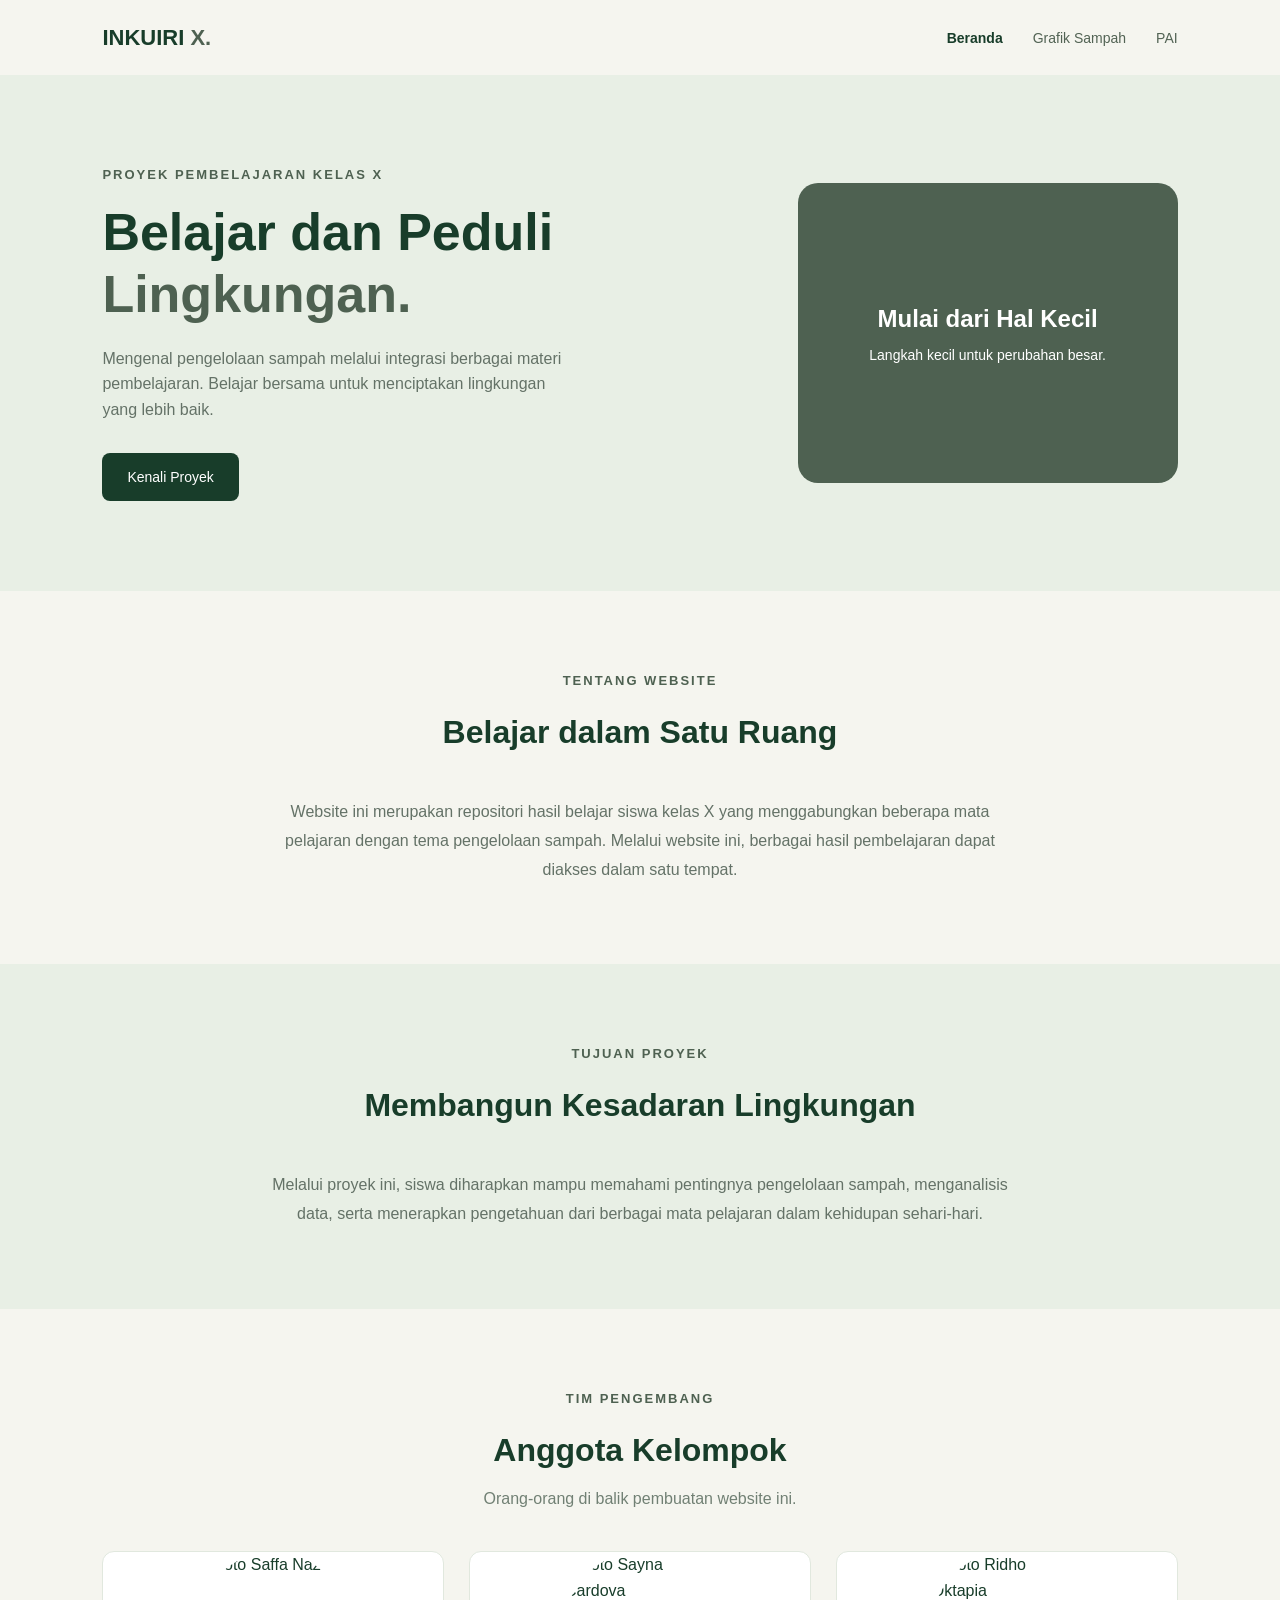
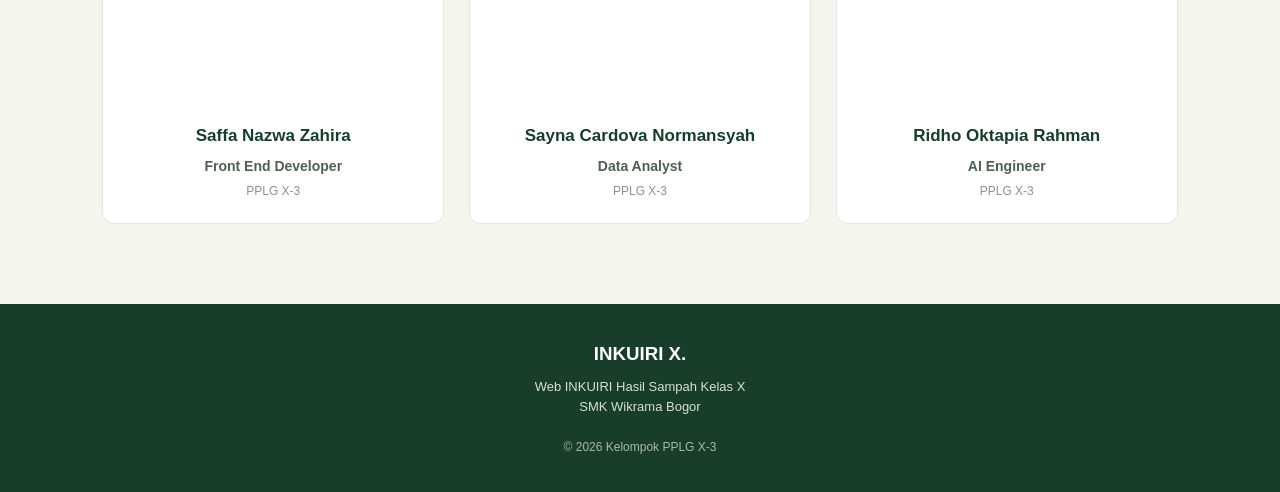
==== index.html @ b440f703 "baru" ====
<!doctype html>
<html lang="id">
  <head>
    <meta charset="UTF-8" />
    <meta name="viewport" content="width=device-width, initial-scale=1.0" />

    <title>Web Inkuiri Hasil sampah kelas X</title>

    <link rel="stylesheet" href="buat_belajar/style.css" />
  </head>

  <body>
    <nav class="navbar">
      <a href="index.html" class="logo"> INKUIRI <span>X.</span> </a>

      <ul class="nav-menu">
        <li><a href="index.html" class="active">Beranda</a></li>
        <li><a href="grafik sampah.html">Grafik Sampah</a></li>
        <li><a href="pai.html">PAI</a></li>
      </ul>
    </nav>

    <main>
      <header class="hero">
        <div class="hero-content">
          <p class="subtitle">PROYEK PEMBELAJARAN KELAS X</p>

          <h1>
            Belajar dan Peduli
            <span>Lingkungan.</span>
          </h1>

          <p class="hero-description">
            Mengenal pengelolaan sampah melalui integrasi berbagai materi
            pembelajaran. Belajar bersama untuk menciptakan lingkungan yang
            lebih baik.
          </p>

          <a href="#tentang" class="btn-primary"> Kenali Proyek </a>
        </div>

        <div class="hero-image">
          <div class="image-decoration">
            <h2>Mulai dari Hal Kecil</h2>

            <p>Langkah kecil untuk perubahan besar.</p>
          </div>
        </div>
      </header>

      <section class="about" id="tentang">
        <div class="section-heading">
          <p class="subtitle">TENTANG WEBSITE</p>

          <h2>Belajar dalam Satu Ruang</h2>
        </div>

        <p class="about-description">
          Website ini merupakan repositori hasil belajar siswa kelas X yang
          menggabungkan beberapa mata pelajaran dengan tema pengelolaan sampah.
          Melalui website ini, berbagai hasil pembelajaran dapat diakses dalam
          satu tempat.
        </p>
      </section>

      <section class="about-project">
        <div class="section-heading">
          <p class="subtitle">TUJUAN PROYEK</p>

          <h2>Membangun Kesadaran Lingkungan</h2>
        </div>

        <div class="project-content">
          <p>
            Melalui proyek ini, siswa diharapkan mampu memahami pentingnya
            pengelolaan sampah, menganalisis data, serta menerapkan pengetahuan
            dari berbagai mata pelajaran dalam kehidupan sehari-hari.
          </p>
        </div>
      </section>

      <section class="team">
        <div class="section-heading">
          <p class="subtitle">TIM PENGEMBANG</p>

          <h2>Anggota Kelompok</h2>

          <p>Orang-orang di balik pembuatan website ini.</p>
        </div>

        <div class="team-container">
          <div class="team-card">
            <img src="image/saffa.jpeg" alt="Foto Saffa Nazwa" class="profil"/>

            <div class="team-info">
              <h3>Saffa Nazwa Zahira</h3>

              <p>Front End Developer</p>

              <span>PPLG X-3</span>
            </div>
          </div>

          <div class="team-card">
            <img src="image/Sayna.jpeg" alt="Foto Sayna Cardova" class="profil" />

            <div class="team-info">
              <h3>Sayna Cardova Normansyah</h3>

              <p>Data Analyst</p>

              <span>PPLG X-3</span>
            </div>
          </div>

          <div class="team-card">
            <img src="image/Ridho.png" alt="Foto Ridho Oktapia" class="profil" />

            <div class="team-info">
              <h3>Ridho Oktapia Rahman</h3>

              <p>AI Engineer</p>

              <span>PPLG X-3</span>
            </div>
          </div>
        </div>
      </section>
    </main>

    <footer class="footer">
      <h3>INKUIRI X.</h3>

      <p>Web INKUIRI Hasil Sampah Kelas X</p>

      <p>SMK Wikrama Bogor</p>

      <span>© 2026 Kelompok PPLG X-3</span>
    </footer>
  </body>
</html>
---- buat_belajar/style.css ----
:root {
    /* WARNA UTAMA */
    --primary-color: #183D2A;
    --secondary-color: #4e6151;

    /* WARNA TEKS */
    --text-color: #526354;
    --text-muted: #647267;
    --text-secondary: #718074;
    --text-light: #899489;

    /* BACKGROUND */
    --bg-color: #F5F5EF;
    --bg-section: #E8EFE5;
    --bg-white: #FFFFFF;
    --bg-secondary: #fbffef;
    --bg-tertiary: #f0cb91;

    /* BORDER */
    --border-color: #E1E8DE;
    --border-light: #E8EDE6;
    --border-accent: #D9E4D5;

    /* FOOTER */
    --footer-text: #D5E1D3;
    --footer-muted: #A8BBA9;
}

* {
    margin: 0;
    padding: 0;
    box-sizing: border-box;
}

html {
    scroll-behavior: smooth;
}

body {
    font-family: Arial, Helvetica, sans-serif;
    background-color: var(--bg-color);
    color: var(--primary-color);
    line-height: 1.6;
}

/* NAVBAR */

.navbar {
    display: flex;
    justify-content: space-between;
    align-items: center;
    padding: 20px 8%;
    background-color: var(--bg-color);
}

.logo {
    color: var(--primary-color);
    text-decoration: none;
    font-size: 22px;
    font-weight: bold;
}

.logo span {
    color: var(--secondary-color);
}

.nav-menu {
    display: flex;
    gap: 30px;
    list-style: none;
}

.nav-menu a {
    color: var(--text-color);
    text-decoration: none;
    font-size: 14px;
    transition: 0.3s;
}

.nav-menu a:hover,
.nav-menu a.active {
    color: var(--primary-color);
    font-weight: bold;
}

/* KOMPONEN UMUM */

.subtitle {
    color: var(--secondary-color);
    font-size: 13px;
    font-weight: bold;
    letter-spacing: 2px;
    margin-bottom: 15px;
}

.btn-primary {
    display: inline-block;
    padding: 13px 25px;
    background-color: var(--primary-color);
    color: var(--bg-white);
    text-decoration: none;
    border-radius: 8px;
    font-size: 14px;
    transition: 0.3s;
}

.btn-primary:hover {
    background-color: var(--secondary-color);
}

.section-heading {
    text-align: center;
    margin-bottom: 40px;
}

.section-heading h2 {
    font-size: 32px;
    margin-bottom: 10px;
}

.section-heading > p:last-child {
    color: var(--text-secondary);
}

/* BERANDA */

.hero {
    display: flex;
    align-items: center;
    justify-content: space-between;
    gap: 50px;
    padding: 90px 8%;
    background-color: var(--bg-section);
}

.hero-content {
    max-width: 550px;
}

.hero h1 {
    font-size: 52px;
    line-height: 1.2;
    margin-bottom: 20px;
}

.hero h1 span {
    color: var(--secondary-color);
}

.hero-description {
    max-width: 480px;
    color: var(--text-muted);
    margin-bottom: 30px;
}

.hero-image {
    display: flex;
    align-items: center;
    justify-content: center;
    width: 380px;
    min-height: 300px;
    padding: 30px;
    background-color: var(--secondary-color);
    border-radius: 20px;
}

.image-decoration {
    color: var(--bg-white);
    text-align: center;
}

.image-decoration h2 {
    margin-bottom: 5px;
}

.image-decoration p {
    font-size: 14px;
}

/* ABOUT */

.about,
.team {
    padding: 80px 8%;
}

.about-description {
    max-width: 750px;
    margin: auto;
    color: var(--text-muted);
    text-align: center;
    line-height: 1.8;
}

.about-project {
    padding: 80px 15%;
    background-color: var(--bg-section);
}

.project-content {
    max-width: 750px;
    margin: auto;
    color: var(--text-muted);
    text-align: center;
    line-height: 1.8;
}

/* PROFIL TIM */

.team-card img.profil {
    width: 150px;
    height: 150px;
    aspect-ratio: 1 / 1;
    border-radius: 50%;
    object-fit: cover;
    margin: auto;
}

.team-container {
    display: grid;
    grid-template-columns: repeat(3, 1fr);
    gap: 25px;
}

.team-card {
    overflow: hidden;
    background-color: var(--bg-white);
    border: 1px solid var(--border-color);
    border-radius: 12px;
    transition: 0.3s;
}

.team-card:hover {
    transform: translateY(-5px);
}

.team-card img {
    display: block;
    width: 100%;
    height: 250px;
    object-fit: cover;
}

.team-info {
    padding: 20px;
    text-align: center;
}

.team-info h3 {
    font-size: 17px;
    margin-bottom: 5px;
}

.team-info p {
    color: var(--secondary-color);
    font-size: 14px;
    font-weight: bold;
}

.team-info span {
    color: var(--text-light);
    font-size: 12px;
}

/* GRAFIK SAMPAH */

.waste-header {
    padding: 70px 8%;
    text-align: center;
    background-color: var(--bg-section);
}

.waste-header h1 {
    font-size: 42px;
    margin-bottom: 15px;
}

.waste-header > p:not(.subtitle) {
    max-width: 650px;
    margin: auto;
    color: var(--text-muted);
}

.waste-stats {
    display: flex;
    justify-content: center;
    gap: 70px;
    margin-top: 40px;
}

.stat-item h2 {
    color: var(--primary-color);
    font-size: 30px;
}

.stat-item p {
    color: var(--text-secondary);
    font-size: 13px;
}

.waste-section-heading {
    margin-bottom: 40px;
    text-align: center;
}

.waste-section-heading h2 {
    font-size: 30px;
    margin-bottom: 10px;
}

.waste-section-heading > p:last-child {
    color: var(--text-secondary);
    font-size: 14px;
}

.ranking-section,
.daily-section {
    padding: 80px 8%;
}

/* RANKING */

.ranking-container {
    display: grid;
    grid-template-columns: repeat(3, 1fr);
    gap: 25px;
}

.ranking-card {
    padding: 30px 20px;
    text-align: center;
    background-color: var(--bg-white);
    border: 1px solid var(--border-color);
    border-radius: 15px;
    transition: 0.3s;
}

.ranking-card:hover {
    transform: translateY(-5px);
}

.rank-first {
    background-color: var(--bg-section);
    border-color: var(--secondary-color);
}

.rank-second {
    background-color: var(--bg-secondary);
}

.rank-third {
    background-color: var(--bg-tertiary);
}

.rank-number {
    display: flex;
    justify-content: center;
    align-items: center;
    width: 50px;
    height: 50px;
    margin: 0 auto 15px;
    border-radius: 50%;
    background-color: var(--primary-color);
    color: var(--bg-white);
    font-size: 23px;
    font-weight: bold;
}

.rank-label {
    color: var(--secondary-color);
    font-size: 11px;
    font-weight: bold;
    letter-spacing: 1px;
    margin-bottom: 12px;
}

.ranking-card h3 {
    font-size: 19px;
    margin-bottom: 15px;
}

.ranking-card h2 {
    color: var(--primary-color);
    font-size: 32px;
}

.ranking-card h2 span {
    font-size: 14px;
}

.rank-detail {
    color: var(--text-secondary);
    font-size: 13px;
    margin-top: 5px;
}

.ranking-note,
.table-note {
    margin-top: 20px;
    color: var(--text-light);
    font-size: 12px;
    text-align: center;
}

/* TABEL MINGGUAN */

.weekly-section {
    padding: 80px 8%;
    background-color: var(--bg-section);
}

.table-container {
    width: 100%;
    overflow-x: auto;
    background-color: var(--bg-white);
    border: 1px solid var(--border-color);
    border-radius: 12px;
}

.weekly-table,
.daily-table {
    width: 100%;
    border-collapse: collapse;
}

.weekly-table {
    min-width: 600px;
}

.daily-table {
    min-width: 1250px;
}

.weekly-table th,
.weekly-table td,
.daily-table th,
.daily-table td {
    padding: 15px 18px;
    border-bottom: 1px solid var(--border-light);
    text-align: center;
    font-size: 13px;
    white-space: nowrap;
}

.weekly-table thead,
.daily-table thead {
    background-color: var(--primary-color);
    color: var(--bg-white);
}

.weekly-table tbody tr:nth-child(even),
.daily-table tbody tr:nth-child(even) {
    background-color: var(--bg-color);
}

.weekly-table tbody tr:hover,
.daily-table tbody tr:hover {
    background-color: var(--bg-section);
}

.weekly-table td,
.daily-table td {
    color: var(--text-color);
}

.weekly-table td:first-child,
.daily-table td:nth-child(11) {
    color: var(--primary-color);
    font-weight: bold;
}

/* PAI */

.pai-hero {
    padding: 80px 10%;
    text-align: center;
    background-color: var(--bg-section);
}

.pai-hero h1 {
    font-size: 48px;
    line-height: 1.2;
    margin-bottom: 20px;
}

.pai-hero h1 span {
    color: var(--secondary-color);
}

.pai-hero > p:not(.subtitle) {
    max-width: 600px;
    margin: 0 auto 30px;
    color: var(--text-muted);
}

.hadith-section {
    padding: 80px 10%;
}

.hadith-card {
    max-width: 850px;
    margin: auto;
    padding: 50px 30px;
    text-align: center;
    background-color: var(--bg-section);
    border: 1px solid var(--border-accent);
    border-radius: 16px;
}

.hadith-label {
    color: var(--secondary-color);
    font-size: 12px;
    font-weight: bold;
    letter-spacing: 2px;
    margin-bottom: 30px;
}

.hadith-arabic {
    color: var(--primary-color);
    font-size: 38px;
    line-height: 1.8;
    margin-bottom: 15px;
}

.hadith-latin {
    color: var(--secondary-color);
    font-size: 17px;
    font-weight: bold;
}

.hadith-divider {
    width: 70px;
    height: 2px;
    margin: 25px auto;
    background-color: var(--secondary-color);
}

.hadith-card h3 {
    color: var(--primary-color);
    font-size: 21px;
}

.hadith-source {
    color: var(--text-secondary);
    font-size: 13px;
    margin-top: 15px;
}

.hadith-explanation {
    padding: 80px 15%;
}

.explanation-content {
    max-width: 800px;
    margin: auto;
}

.explanation-content p {
    color: var(--text-muted);
    line-height: 1.9;
    margin-bottom: 20px;
    text-align: justify;
}

/* ISLAM DAN LINGKUNGAN */

.islam-environment {
    padding: 80px 8%;
    background-color: var(--bg-section);
}

.islam-action-container {
    display: grid;
    grid-template-columns: repeat(2, 1fr);
    gap: 25px;
}

.islam-action-card {
    padding: 30px;
    background-color: var(--bg-white);
    border: 1px solid var(--border-color);
    border-radius: 12px;
    transition: 0.3s;
}

.islam-action-card:hover {
    transform: translateY(-5px);
}

.islam-action-card h3 {
    font-size: 18px;
    margin-bottom: 10px;
}

.islam-action-card p {
    color: var(--text-secondary);
    font-size: 14px;
    line-height: 1.8;
}

.islam-conclusion {
    padding: 75px 15%;
    text-align: center;
    background-color: var(--bg-section);
}

.islam-conclusion h2 {
    font-size: 30px;
    margin-bottom: 15px;
}

.islam-conclusion > p:last-child {
    max-width: 750px;
    margin: auto;
    color: var(--text-muted);
    line-height: 1.9;
}

/* SUMBER PAI */

.pai-sources {
    padding: 35px 10%;
    background-color: var(--bg-color);
}

.pai-sources h3 {
    margin-bottom: 12px;
}

.pai-sources ul {
    padding-left: 20px;
}

.pai-sources li {
    margin-bottom: 8px;
    font-size: 13px;
}

.pai-sources a {
    color: var(--secondary-color);
    text-decoration: none;
}

.pai-sources a:hover {
    text-decoration: underline;
}

/* FOOTER */

.footer {
    padding: 35px 20px;
    text-align: center;
    background-color: var(--primary-color);
    color: var(--bg-white);
}

.footer h3 {
    margin-bottom: 8px;
}

.footer p {
    color: var(--footer-text);
    font-size: 13px;
}

.footer span {
    display: block;
    margin-top: 20px;
    color: var(--footer-muted);
    font-size: 12px;
}
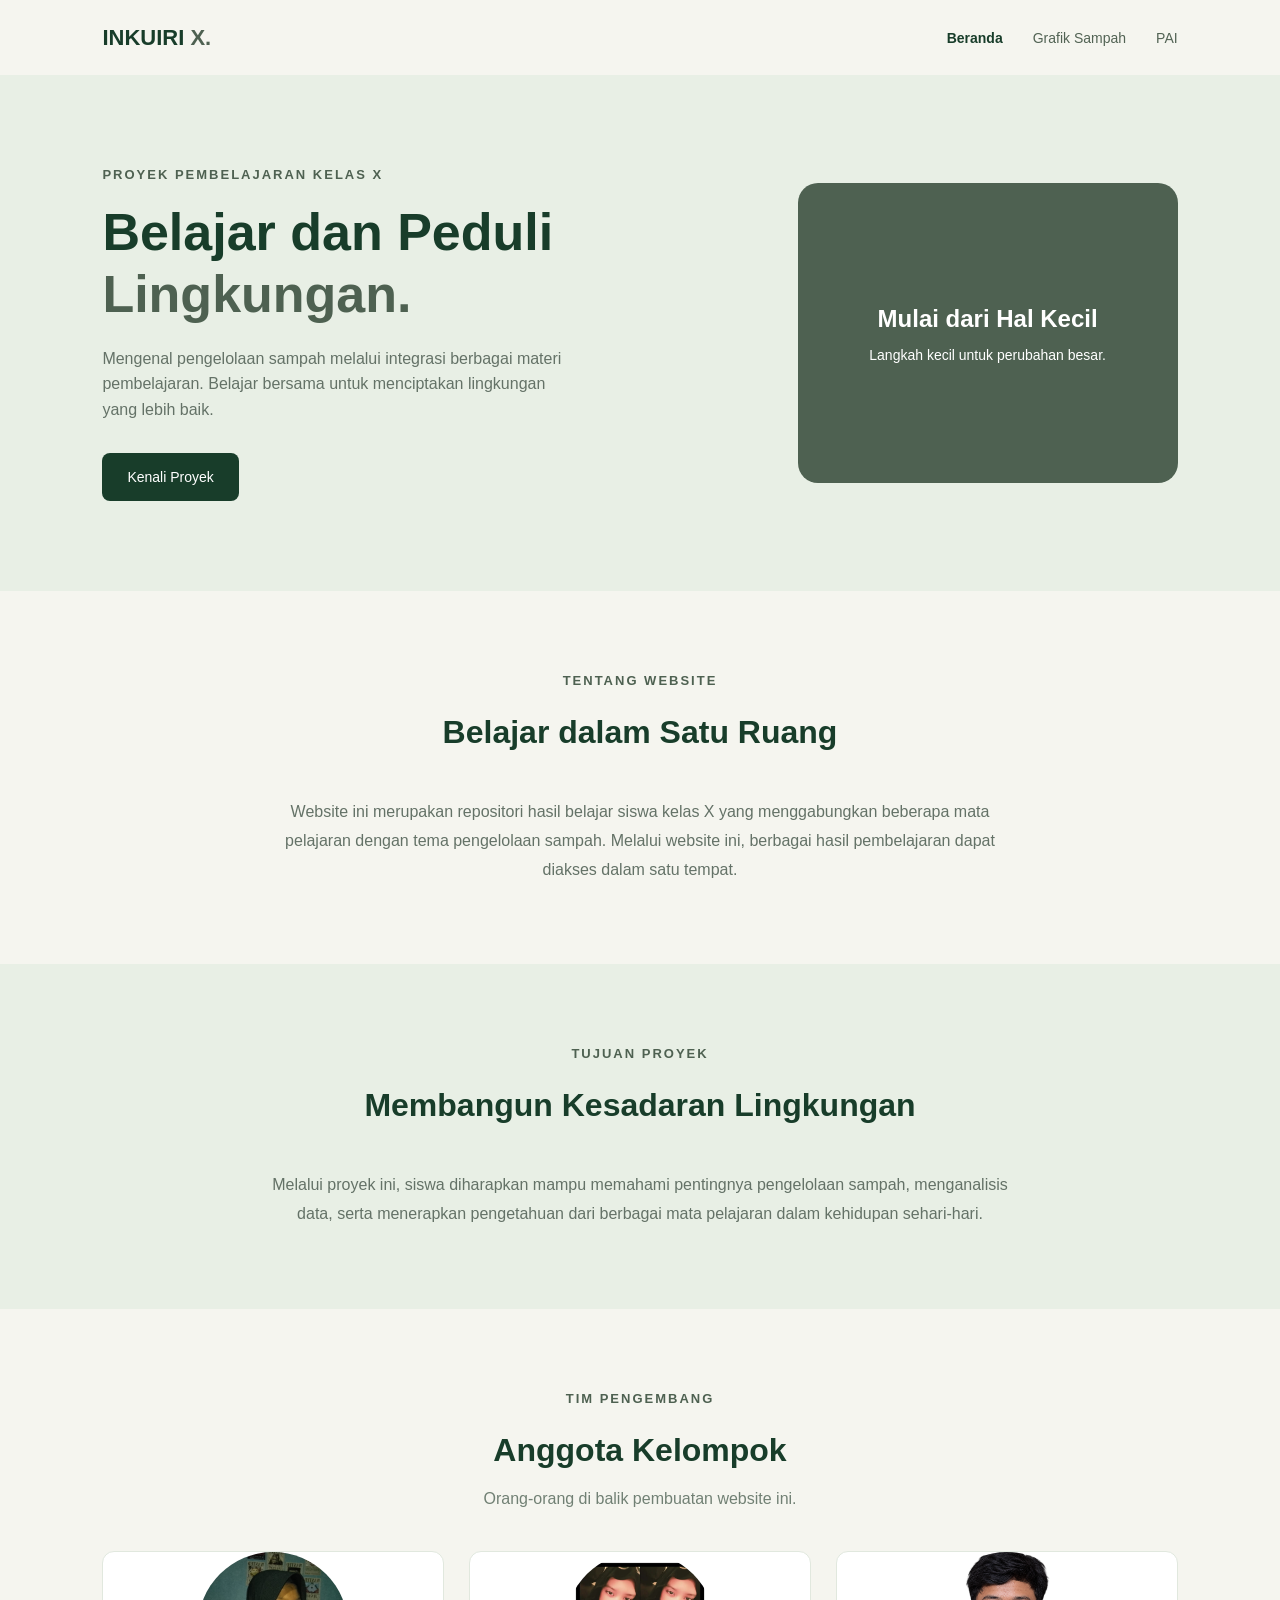
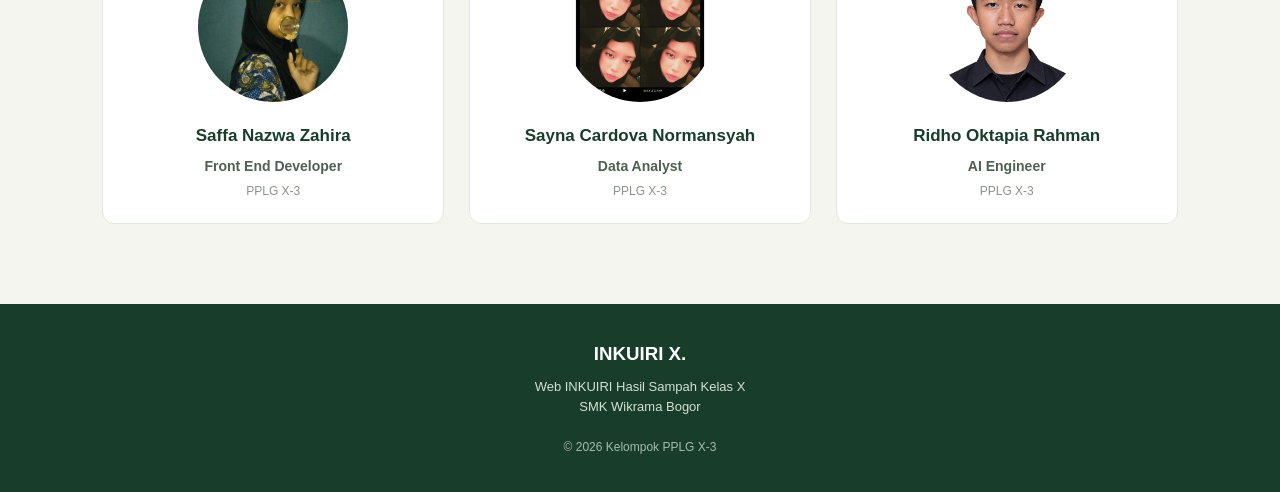
==== commit 060e9e08: "p" ====
--- a/index.html
+++ b/index.html
@@ -90,7 +90,7 @@
 
         <div class="team-container">
           <div class="team-card">
-            <img src="image/saffa.jpeg" alt="Foto Saffa Nazwa" class="profil"/>
+            <img src="buat_belajar/image/saffa.jpeg" alt="Foto Saffa Nazwa" class="profil"/>
 
             <div class="team-info">
               <h3>Saffa Nazwa Zahira</h3>
@@ -102,7 +102,7 @@
           </div>
 
           <div class="team-card">
-            <img src="image/Sayna.jpeg" alt="Foto Sayna Cardova" class="profil" />
+            <img src="buat_belajar/image/Sayna.jpeg" alt="Foto Sayna Cardova" class="profil" />
 
             <div class="team-info">
               <h3>Sayna Cardova Normansyah</h3>
@@ -114,7 +114,7 @@
           </div>
 
           <div class="team-card">
-            <img src="image/Ridho.png" alt="Foto Ridho Oktapia" class="profil" />
+            <img src="buat_belajar/image/Ridho.png" alt="Foto Ridho Oktapia" class="profil" />
 
             <div class="team-info">
               <h3>Ridho Oktapia Rahman</h3>
